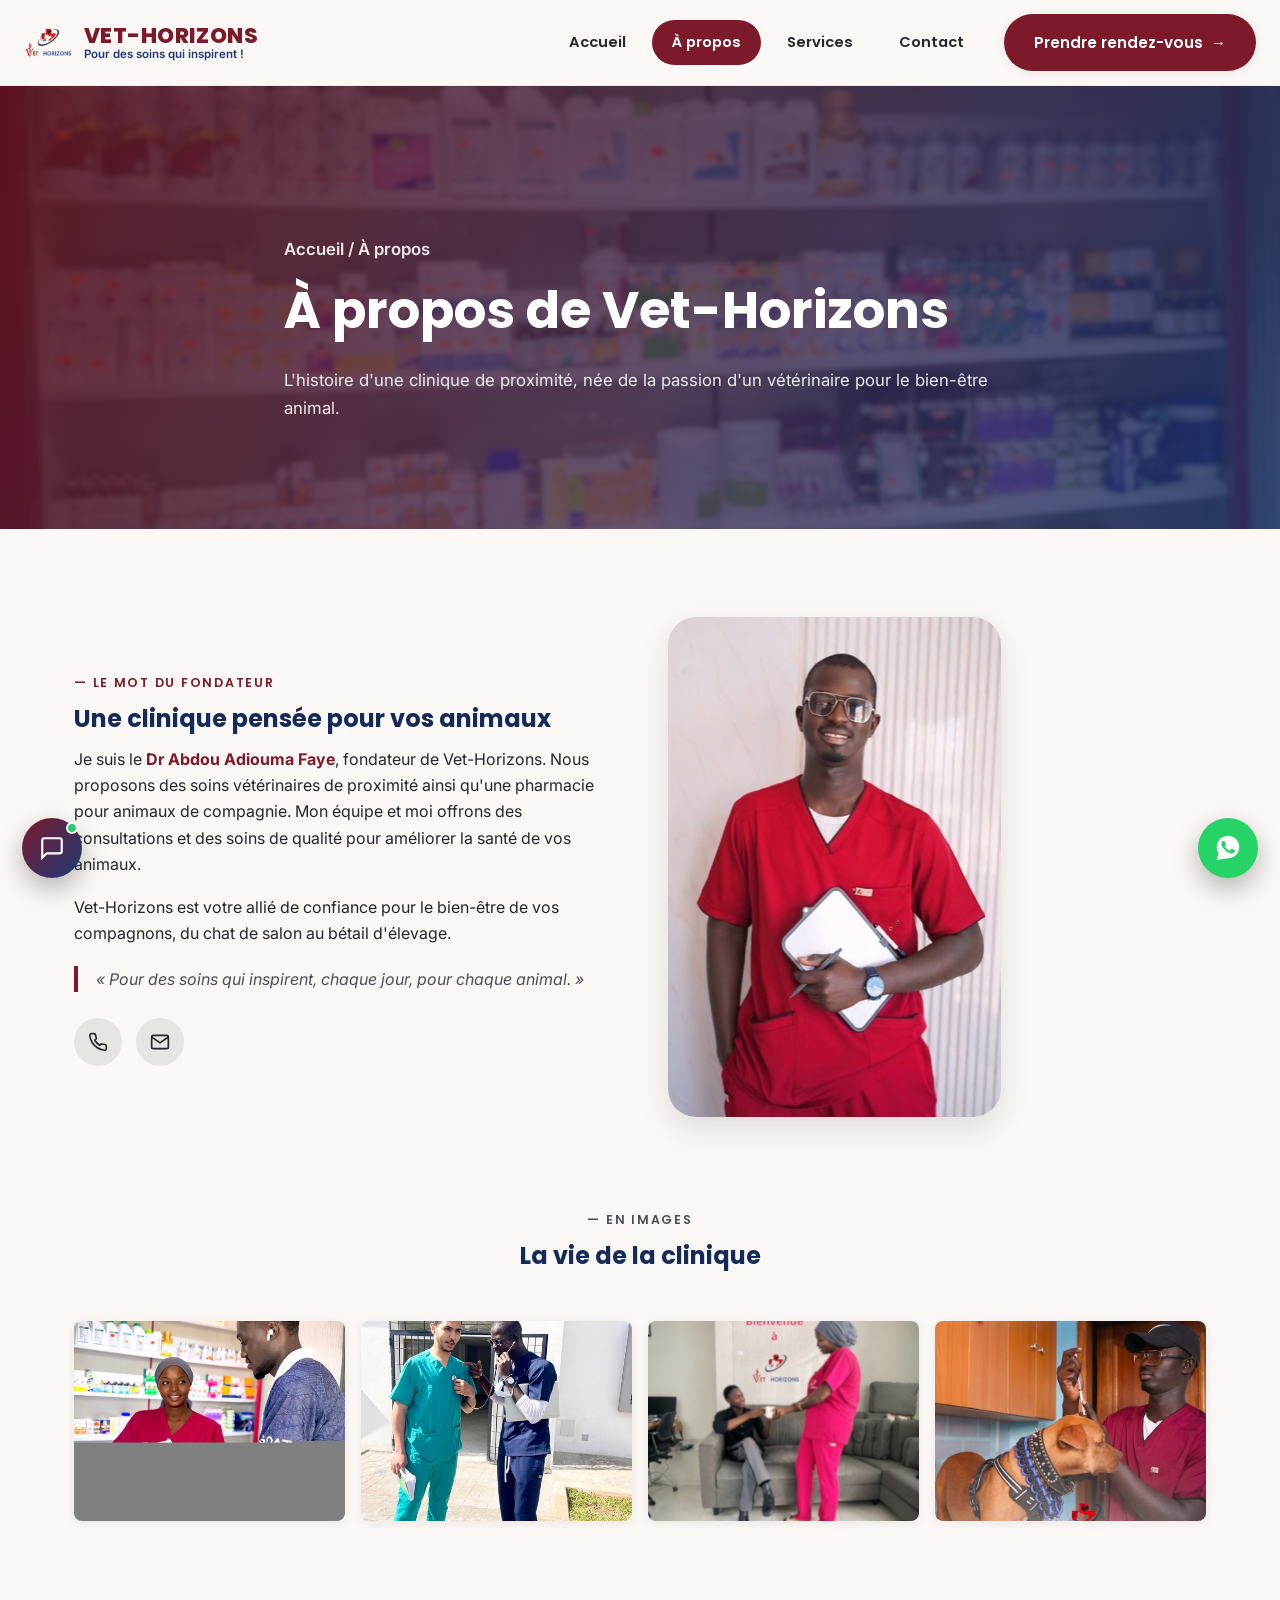
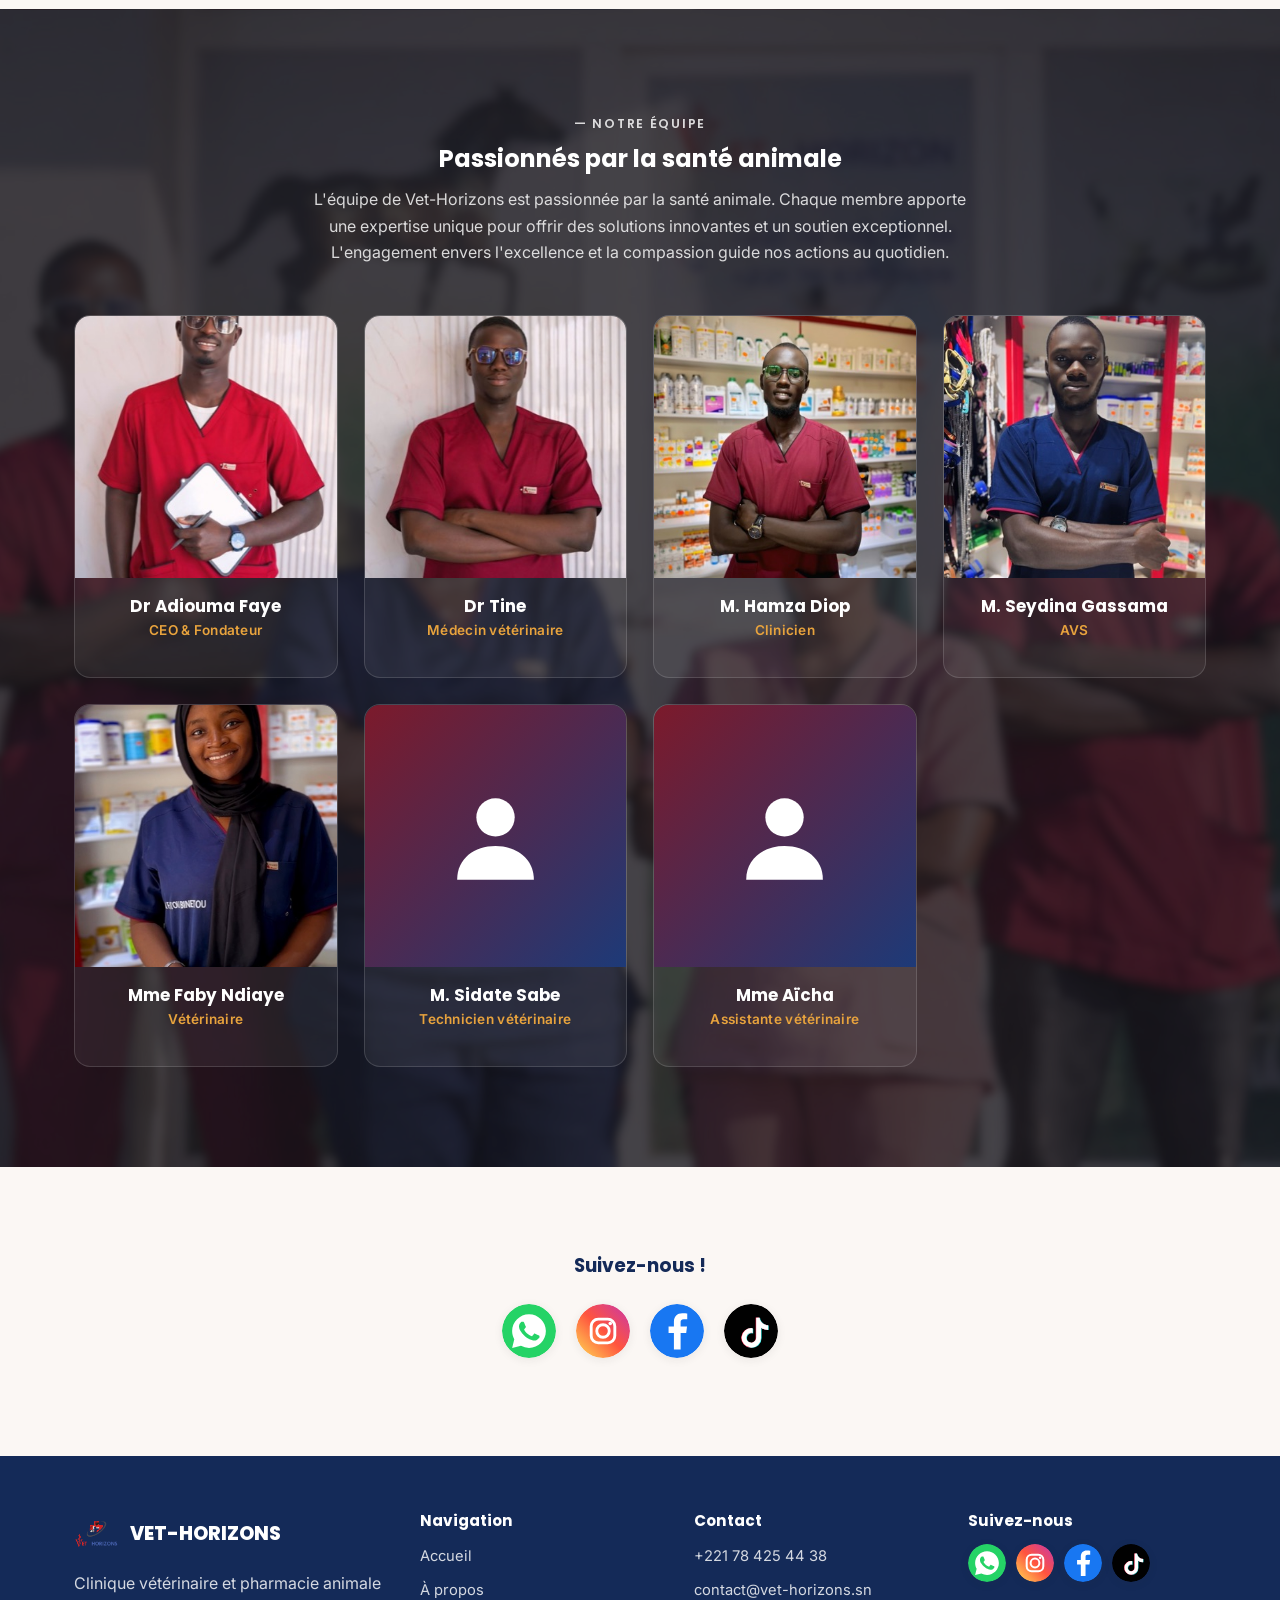
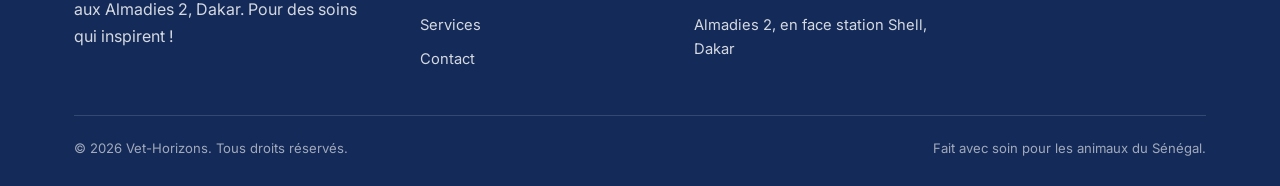
==== a-propos.html @ 6f0f5e0d "Add files via upload" ====
<!DOCTYPE html>
<html lang="fr">
<head>
<meta charset="UTF-8">
<meta name="viewport" content="width=device-width, initial-scale=1.0">
<title>À propos | Vet-Horizons</title>
<meta name="description" content="Découvrez l'histoire de Vet-Horizons, clinique vétérinaire fondée par le Dr Abdou Adiouma Faye, et son équipe passionnée par la santé animale à Dakar.">
<meta name="theme-color" content="#7c1a2b">
<link rel="icon" type="image/png" sizes="32x32" href="assets/icons/favicon-32.png">
<link rel="apple-touch-icon" href="assets/icons/favicon-180.png">
<link rel="preconnect" href="https://fonts.googleapis.com">
<link rel="preconnect" href="https://fonts.gstatic.com" crossorigin>
<link href="https://fonts.googleapis.com/css2?family=Inter:wght@400;500;600;700&family=Poppins:wght@600;700;800&display=swap" rel="stylesheet">
<link rel="stylesheet" href="assets/css/style.css?v=9">
</head>
<body>
<svg xmlns="http://www.w3.org/2000/svg" style="position:absolute;width:0;height:0;overflow:hidden" aria-hidden="true" focusable="false">
<defs>
<linearGradient id="igGradient" x1="0%" y1="100%" x2="100%" y2="0%">
<stop offset="0%" stop-color="#FFDD55"/>
<stop offset="50%" stop-color="#FF543E"/>
<stop offset="100%" stop-color="#C837AB"/>
</linearGradient>
</defs>
<symbol id="ic-whatsapp" viewBox="0 0 32 32">
<circle cx="16" cy="16" r="16" fill="#25D366"/>
<path fill="#fff" d="M16.02 6C10.5 6 6 10.48 6 16c0 1.77.46 3.45 1.28 4.9L6 26l5.24-1.24A9.94 9.94 0 0 0 16.02 26C21.55 26 26 21.52 26 16S21.55 6 16.02 6Zm5.84 14.2c-.25.7-1.45 1.36-2 1.44-.51.08-1.15.12-1.86-.12a13 13 0 0 1-1.68-.62c-2.96-1.28-4.9-4.27-5.05-4.47-.15-.2-1.2-1.6-1.2-3.06s.76-2.17 1.03-2.47c.27-.3.6-.37.8-.37h.57c.18 0 .43-.07.67.51.25.6.85 2.06.92 2.21.08.15.13.33.02.53-.1.2-.15.33-.3.5-.15.18-.32.4-.45.53-.15.15-.3.31-.13.6.18.3.79 1.29 1.68 2.09 1.16 1.02 2.13 1.34 2.43 1.49.3.15.47.13.65-.08.18-.2.75-.87.95-1.17.2-.3.4-.25.67-.15.27.1 1.73.82 2.03.97.3.15.5.22.57.35.08.13.08.71-.17 1.4Z"/>
</symbol>
<symbol id="ic-instagram" viewBox="0 0 32 32">
<circle cx="16" cy="16" r="16" fill="url(#igGradient)"/>
<rect x="9" y="9" width="14" height="14" rx="4.2" fill="none" stroke="#fff" stroke-width="1.7"/>
<circle cx="16" cy="16" r="3.7" fill="none" stroke="#fff" stroke-width="1.7"/>
<circle cx="20.3" cy="11.6" r="1.05" fill="#fff"/>
</symbol>
<symbol id="ic-facebook" viewBox="0 0 32 32">
<circle cx="16" cy="16" r="16" fill="#1877F2"/>
<path fill="#fff" d="M18.14 27V17.2h3.3l.5-3.83h-3.8v-2.45c0-1.11.31-1.87 1.9-1.87h2.03V5.62c-.35-.05-1.56-.15-2.96-.15-2.93 0-4.94 1.79-4.94 5.07v2.83H11v3.83h3.17V27h3.97Z"/>
</symbol>
<symbol id="ic-tiktok" viewBox="0 0 32 32">
<circle cx="16" cy="16" r="16" fill="#010101"/>
<path fill="#25F4EE" d="M18.6 8.2h2.76c.16 1.36.86 2.6 1.98 3.42.9.66 2 1.03 3.12 1.05v2.8a7.1 7.1 0 0 1-4.2-1.36v6.2a5.75 5.75 0 1 1-4.96-5.7v2.9a2.9 2.9 0 1 0 2.06 2.78V8.2Z"/>
<path fill="#FE2C55" d="M18 8h2.76c.16 1.36.86 2.6 1.98 3.42.9.66 2 1.03 3.12 1.05v2.8a7.1 7.1 0 0 1-4.2-1.36v6.2A5.75 5.75 0 1 1 16.7 14.4v2.9A2.9 2.9 0 1 0 18.76 20V8Z"/>
<path fill="#fff" d="M18.3 8.1h2.76c.16 1.36.86 2.6 1.98 3.42.9.66 2 1.03 3.12 1.05v2.8a7.1 7.1 0 0 1-4.2-1.36v6.2A5.75 5.75 0 1 1 17 14.32v2.9a2.9 2.9 0 1 0 2.06 2.78V8.1Z"/>
<symbol id="ic-avatar-m" viewBox="0 0 24 24">
<circle cx="12" cy="8" r="4" fill="#fff"/>
<path d="M4 21c0-4.4 3.6-7 8-7s8 2.6 8 7" fill="#fff"/>
</symbol>
<symbol id="ic-avatar-f" viewBox="0 0 24 24">
<circle cx="12" cy="8" r="4" fill="#fff"/>
<path d="M4 21c0-4.4 3.6-7 8-7s8 2.6 8 7" fill="#fff"/>
</symbol>
</symbol>
</svg>

<a class="skip-link" href="#main">Aller au contenu</a>

<header class="site-header">
  <div class="header-inner">
    <a class="brand" href="index.html">
      <img src="assets/img/logo-main.png" alt="Logo Vet-Horizons">
      <span class="brand-text">
        <span class="brand-name">Vet-Horizons</span>
        <span class="brand-tag">Pour des soins qui inspirent !</span>
      </span>
    </a>
    <nav class="main-nav" id="main-nav" aria-label="Navigation principale">
      <ul>
        <li><a href="index.html">Accueil</a></li>
        <li><a href="a-propos.html" class="active">À propos</a></li>
        <li><a href="services.html">Services</a></li>
        <li><a href="contact.html">Contact</a></li>
      </ul>
    </nav>
    <div class="header-cta">
      <a href="contact.html#rendez-vous" class="btn btn-primary"><span class="btn-primary-text">Prendre rendez-vous</span><span aria-hidden="true">&rarr;</span></a>
      <button class="nav-toggle" id="nav-toggle" aria-label="Ouvrir le menu" aria-expanded="false" aria-controls="main-nav">
        <span></span>
      </button>
    </div>
  </div>
</header>

<main id="main">

  <section class="page-hero" style="background-image:url('assets/img/team-bg-group.jpg')">
    <div class="container">
      <p class="breadcrumbs"><a href="index.html">Accueil</a> / À propos</p>
      <h1>À propos de Vet-Horizons</h1>
      <p>L'histoire d'une clinique de proximité, née de la passion d'un vétérinaire pour le bien-être animal.</p>
    </div>
  </section>

  <section>
    <div class="container">
      <div class="bio-grid">
        <div class="reveal">
          <p class="eyebrow">Le mot du fondateur</p>
          <h2>Une clinique pensée pour vos animaux</h2>
          <p>Je suis le <span class="founder-name">Dr Abdou Adiouma Faye</span>, fondateur de Vet-Horizons. Nous proposons des soins vétérinaires de proximité ainsi qu'une pharmacie pour animaux de compagnie. Mon équipe et moi offrons des consultations et des soins de qualité pour améliorer la santé de vos animaux.</p>
          <p>Vet-Horizons est votre allié de confiance pour le bien-être de vos compagnons, du chat de salon au bétail d'élevage.</p>
          <p class="quote">« Pour des soins qui inspirent, chaque jour, pour chaque animal. »</p>
          <div class="contact-mini">
            <a href="tel:+221784254438" aria-label="Appeler"><svg viewBox="0 0 24 24" fill="none" stroke="currentColor" stroke-width="2"><path d="M22 16.92v3a2 2 0 0 1-2.18 2 19.79 19.79 0 0 1-8.63-3.07 19.5 19.5 0 0 1-6-6 19.79 19.79 0 0 1-3.07-8.67A2 2 0 0 1 4.11 2h3a2 2 0 0 1 2 1.72c.13 1 .36 1.98.68 2.92a2 2 0 0 1-.45 2.11L8.09 9.91a16 16 0 0 0 6 6l1.16-1.16a2 2 0 0 1 2.11-.45c.94.32 1.92.55 2.92.68A2 2 0 0 1 22 16.92Z"/></svg></a>
            <a href="mailto:contact@vet-horizons.sn" aria-label="Email"><svg viewBox="0 0 24 24" fill="none" stroke="currentColor" stroke-width="2"><rect x="2" y="4" width="20" height="16" rx="2"/><path d="m22 6-10 7L2 6"/></svg></a>
          </div>
        </div>
        <img class="reveal" src="assets/img/team-adiouma-faye.jpg" alt="Dr Abdou Adiouma Faye, fondateur de Vet-Horizons">
      </div>
    </div>
  </section>

  <section style="padding-top:0">
    <div class="container">
      <div class="section-head reveal">
        <p class="eyebrow">En images</p>
        <h2>La vie de la clinique</h2>
      </div>
      <div class="gallery-strip reveal">
        <img src="assets/img/svc-photo2.jpg" alt="À la clinique Vet-Horizons" loading="lazy">
        <img src="assets/img/svc-photo4.jpg" alt="Soins vétérinaires" loading="lazy">
        <img src="assets/img/welcome-office.jpg" alt="Accueil des clients à Vet-Horizons" loading="lazy">
        <img src="assets/img/svc-consultation.jpg" alt="Consultation vétérinaire" loading="lazy">
      </div>
    </div>
  </section>

  <section class="team-section" style="background-image:url('assets/img/cover-team-band.jpg')">
    <div class="container">
      <div class="section-head reveal">
        <p class="eyebrow">Notre équipe</p>
        <h2>Passionnés par la santé animale</h2>
        <p>L'équipe de Vet-Horizons est passionnée par la santé animale. Chaque membre apporte une expertise unique pour offrir des solutions innovantes et un soutien exceptionnel. L'engagement envers l'excellence et la compassion guide nos actions au quotidien.</p>
      </div>
      <div class="team-grid">
        <div class="team-card reveal">
          <img src="assets/img/team-adiouma-faye.jpg" alt="Dr Adiouma Faye" loading="lazy">
          <div class="tc-body"><h3>Dr Adiouma Faye</h3><p class="role">CEO &amp; Fondateur</p></div>
        </div>
        <div class="team-card reveal">
          <img src="assets/img/team-tine.jpg" alt="Dr Tine" loading="lazy">
          <div class="tc-body"><h3>Dr Tine</h3><p class="role">Médecin vétérinaire</p></div>
        </div>
        <div class="team-card reveal">
          <img src="assets/img/team-hamza-diop.jpg" alt="M. Hamza Diop" loading="lazy">
          <div class="tc-body"><h3>M. Hamza Diop</h3><p class="role">Clinicien</p></div>
        </div>
        <div class="team-card reveal">
          <img src="assets/img/team-seydina-gassama.jpg" alt="M. Seydina Gassama" loading="lazy">
          <div class="tc-body"><h3>M. Seydina Gassama</h3><p class="role">AVS</p></div>
        </div>
        <div class="team-card reveal">
          <img src="assets/img/team-faby-ndiaye.jpg" alt="Mme Faby Ndiaye" loading="lazy">
          <div class="tc-body"><h3>Mme Faby Ndiaye</h3><p class="role">Vétérinaire</p></div>
        </div>
        <div class="team-card reveal">
          <div class="avatar-icon"><svg aria-hidden="true"><use href="#ic-avatar-m"></use></svg></div>
          <div class="tc-body"><h3>M. Sidate Sabe</h3><p class="role">Technicien vétérinaire</p></div>
        </div>
        <div class="team-card reveal">
          <div class="avatar-icon"><svg aria-hidden="true"><use href="#ic-avatar-f"></use></svg></div>
          <div class="tc-body"><h3>Mme Aïcha</h3><p class="role">Assistante vétérinaire</p></div>
        </div>
      </div>
    </div>
  </section>
  <section>
    <div class="container text-center reveal">
      <h3>Suivez-nous !</h3>
      <div class="social-row">
        <a href="https://wa.me/221784254438" target="_blank" rel="noopener" aria-label="WhatsApp"><svg class="social-ic" aria-hidden="true"><use href="#ic-whatsapp"></use></svg></a>
        <a href="https://www.instagram.com/vethorizons1" target="_blank" rel="noopener" aria-label="Instagram"><svg class="social-ic" aria-hidden="true"><use href="#ic-instagram"></use></svg></a>
        <a href="https://www.facebook.com/share/1GkvyQtysJ/" target="_blank" rel="noopener" aria-label="Facebook"><svg class="social-ic" aria-hidden="true"><use href="#ic-facebook"></use></svg></a>
        <a href="https://www.tiktok.com/@vethorizondakar" target="_blank" rel="noopener" aria-label="TikTok"><svg class="social-ic" aria-hidden="true"><use href="#ic-tiktok"></use></svg></a>
      </div>
    </div>
  </section>

</main>

<footer class="site-footer">
  <div class="container">
    <div class="footer-grid">
      <div>
        <div class="footer-brand">
          <img src="assets/img/logo-main.png" alt="">
          <span>Vet-Horizons</span>
        </div>
        <p>Clinique vétérinaire et pharmacie animale aux Almadies 2, Dakar. Pour des soins qui inspirent !</p>
      </div>
      <div>
        <h4>Navigation</h4>
        <ul>
          <li><a href="index.html">Accueil</a></li>
          <li><a href="a-propos.html">À propos</a></li>
          <li><a href="services.html">Services</a></li>
          <li><a href="contact.html">Contact</a></li>
        </ul>
      </div>
      <div>
        <h4>Contact</h4>
        <ul>
          <li><a href="tel:+221784254438">+221 78 425 44 38</a></li>
          <li><a href="mailto:contact@vet-horizons.sn">contact@vet-horizons.sn</a></li>
          <li>Almadies 2, en face station Shell, Dakar</li>
        </ul>
      </div>
      <div>
        <h4>Suivez-nous</h4>
        <div class="footer-social">
          <a href="https://wa.me/221784254438" target="_blank" rel="noopener" aria-label="WhatsApp"><svg class="social-ic" aria-hidden="true"><use href="#ic-whatsapp"></use></svg></a>
          <a href="https://www.instagram.com/vethorizons1" target="_blank" rel="noopener" aria-label="Instagram"><svg class="social-ic" aria-hidden="true"><use href="#ic-instagram"></use></svg></a>
          <a href="https://www.facebook.com/share/1GkvyQtysJ/" target="_blank" rel="noopener" aria-label="Facebook"><svg class="social-ic" aria-hidden="true"><use href="#ic-facebook"></use></svg></a>
          <a href="https://www.tiktok.com/@vethorizondakar" target="_blank" rel="noopener" aria-label="TikTok"><svg class="social-ic" aria-hidden="true"><use href="#ic-tiktok"></use></svg></a>
        </div>
      </div>
    </div>
    <div class="footer-bottom">
      <span>&copy; <span data-year></span> Vet-Horizons. Tous droits réservés.</span>
      <span>Fait avec soin pour les animaux du Sénégal.</span>
    </div>
  </div>
</footer>

<div class="chatbot" id="chatbot">
  <div class="chatbot-panel" id="chatbot-panel">
    <div class="chatbot-header">
      <img src="assets/img/logo-main.png" alt="">
      <div>
        <strong>Assistant Vet-Horizons</strong>
        <span>En ligne</span>
      </div>
    </div>
    <div class="chatbot-messages" id="chatbot-messages"></div>
    <div class="chatbot-quick" id="chatbot-quick"></div>
    <form class="chatbot-input" id="chatbot-form">
      <input type="text" id="chatbot-text" placeholder="Ecrivez votre question..." autocomplete="off" aria-label="Votre message">
      <button type="submit" aria-label="Envoyer">
        <svg viewBox="0 0 24 24" fill="none" stroke="currentColor" stroke-width="2"><path d="m22 2-7 20-4-9-9-4Z"/><path d="M22 2 11 13"/></svg>
      </button>
    </form>
  </div>
  <button class="chatbot-toggle" id="chatbot-toggle" aria-label="Ouvrir l'assistant Vet-Horizons" aria-expanded="false" aria-controls="chatbot-panel">
    <svg class="ic-chat" viewBox="0 0 24 24" fill="none" stroke="currentColor" stroke-width="2"><path d="M21 15a2 2 0 0 1-2 2H7l-4 4V5a2 2 0 0 1 2-2h14a2 2 0 0 1 2 2Z"/></svg>
    <svg class="ic-close" viewBox="0 0 24 24" fill="none" stroke="currentColor" stroke-width="2.2"><path d="M18 6 6 18M6 6l12 12"/></svg>
    <span class="ic-dot" aria-hidden="true"></span>
  </button>
</div>

<a class="float-whatsapp" href="https://wa.me/221784254438" target="_blank" rel="noopener" aria-label="Discuter sur WhatsApp">
  <svg viewBox="0 0 32 32"><path d="M16.02 3C9.4 3 4 8.38 4 15c0 2.34.66 4.53 1.8 6.4L4 29l7.8-1.75A11.9 11.9 0 0 0 16.02 27C22.65 27 28 21.63 28 15S22.65 3 16.02 3Zm7.06 17.06c-.3.85-1.72 1.63-2.4 1.73-.62.1-1.38.14-2.24-.14a14.6 14.6 0 0 1-2.02-.75c-3.57-1.54-5.9-5.14-6.08-5.38-.18-.24-1.46-1.94-1.46-3.7s.94-2.62 1.27-2.98c.32-.35.7-.44.94-.44.24 0 .48 0 .68.01.22.01.51-.08.8.62.3.72 1.02 2.48 1.11 2.66.09.18.15.4.03.64-.12.24-.18.4-.36.6-.18.2-.38.46-.54.62-.18.18-.37.37-.16.73.21.36.93 1.54 2 2.5 1.37 1.22 2.53 1.6 2.89 1.78.36.18.57.15.78-.09.21-.24.9-1.05 1.14-1.41.24-.36.48-.3.8-.18.32.12 2.06.97 2.42 1.15.36.18.6.27.68.42.09.15.09.85-.21 1.7Z"/></svg>
</a>

<script src="assets/js/main.js?v=5"></script>
</body>
</html>
---- assets/css/style.css ----
/* =========================================================
   Vet-Horizons — feuille de style principale
   ========================================================= */

:root{
  --maroon: #7c1a2b;
  --maroon-dark: #5e131f;
  --maroon-light: #9c2438;
  --navy: #1d3a78;
  --navy-dark: #142a58;
  --red: #d81e27;
  --charcoal: #24262b;
  --grey-700: #4b4f58;
  --grey-500: #767b87;
  --grey-200: #e7e5e2;
  --cream: #fbf7f4;
  --white: #ffffff;
  --pink: #d81467;
  --gold: #e8a33d;

  --radius-sm: 8px;
  --radius-md: 16px;
  --radius-lg: 28px;
  --shadow-sm: 0 2px 10px rgba(36,38,43,.08);
  --shadow-md: 0 12px 30px rgba(36,38,43,.12);
  --shadow-lg: 0 24px 60px rgba(36,38,43,.18);

  --container: 1180px;
  --font-head: 'Poppins', 'Segoe UI', sans-serif;
  --font-body: 'Inter', 'Segoe UI', sans-serif;
}

*,*::before,*::after{ box-sizing:border-box; }
html{ scroll-behavior:smooth; scroll-padding-top:90px; }
body{
  margin:0;
  font-family:var(--font-body);
  color:var(--charcoal);
  background:var(--cream);
  line-height:1.65;
  -webkit-font-smoothing:antialiased;
}
img{ max-width:100%; display:block; }
a{ color:inherit; text-decoration:none; }
ul{ margin:0; padding:0; list-style:none; }
h1,h2,h3,h4{ font-family:var(--font-head); margin:0 0 .5em; line-height:1.2; color:var(--navy-dark); }
p{ margin:0 0 1em; }
.container{ max-width:var(--container); margin:0 auto; padding:0 24px; }
section{ padding:88px 0; }
@media (max-width:768px){ section{ padding:56px 0; } }

.visually-hidden{
  position:absolute !important; width:1px;height:1px; padding:0;margin:-1px;
  overflow:hidden; clip:rect(0,0,0,0); white-space:nowrap; border:0;
}

/* Skip link */
.skip-link{
  position:absolute; left:-999px; top:auto; background:var(--maroon); color:#fff;
  padding:12px 20px; z-index:200; border-radius:0 0 8px 0;
}
.skip-link:focus{ left:0; top:0; }

/* ---------- Buttons ---------- */
.btn{
  display:inline-flex; align-items:center; justify-content:center; gap:.5em;
  font-family:var(--font-head); font-weight:600; font-size:.95rem;
  padding:14px 28px; border-radius:999px; border:2px solid transparent;
  cursor:pointer; transition:transform .18s ease, box-shadow .18s ease, background-color .18s ease, color .18s ease;
  white-space:nowrap;
}
.btn:hover{ transform:translateY(-2px); }
.btn:active{ transform:translateY(0); }
.btn-primary{ background:var(--maroon); color:#fff; box-shadow:var(--shadow-sm); }
.btn-primary:hover{ background:var(--maroon-dark); box-shadow:var(--shadow-md); }
.btn-outline{ background:rgba(255,255,255,.08); color:#fff; border-color:#fff; }
.btn-outline:hover{ background:#fff; color:var(--maroon-dark); }
.btn-ghost{ background:#fff; color:var(--navy-dark); box-shadow:var(--shadow-sm); }
.btn-ghost:hover{ background:var(--navy-dark); color:#fff; }
.btn-block{ width:100%; }
.btn[disabled]{ opacity:.6; cursor:not-allowed; transform:none; }

.eyebrow{
  display:inline-block; font-family:var(--font-head); font-weight:600; letter-spacing:.14em;
  text-transform:uppercase; font-size:.78rem; color:var(--maroon); margin-bottom:.9em;
}
.eyebrow::before{ content:"— "; }

/* =========================================================
   HEADER
   ========================================================= */
.site-header{
  position:sticky; top:0; z-index:100; background:var(--cream);
  border-bottom:1px solid rgba(36,38,43,.06);
  transition:box-shadow .25s ease, padding .25s ease;
}
.site-header.is-scrolled{ box-shadow:0 6px 24px rgba(36,38,43,.10); }
.header-inner{
  display:flex; align-items:center; justify-content:space-between; gap:20px;
  padding:14px 24px;
}
.brand{ display:flex; align-items:center; gap:12px; min-width:0; flex:1 1 auto; }
.brand img{ width:48px; height:48px; object-fit:contain; flex:none; }
.brand-text{ display:flex; flex-direction:column; line-height:1.1; min-width:0; overflow:hidden; }
.brand-name{
  font-family:var(--font-head); font-weight:800; font-size:1.35rem; letter-spacing:.02em;
  color:var(--maroon); text-transform:uppercase;
}
.brand-tag{ font-size:.72rem; color:var(--navy); font-weight:600; }

.main-nav ul{ display:flex; gap:6px; align-items:center; }
.main-nav a{
  font-family:var(--font-head); font-weight:600; font-size:.92rem; color:var(--charcoal);
  padding:10px 20px; border-radius:999px; transition:all .2s ease; display:block;
}
.main-nav a:hover{ background:var(--grey-200); }
.main-nav a.active{ background:var(--maroon); color:#fff; }

.header-cta{ display:flex; align-items:center; gap:10px; flex:none; }
.nav-toggle{
  display:none; width:44px; height:44px; border-radius:12px; border:none; background:var(--grey-200);
  cursor:pointer; position:relative;
}
.nav-toggle span, .nav-toggle span::before, .nav-toggle span::after{
  content:""; position:absolute; left:12px; right:12px; height:2px; background:var(--charcoal);
  transition:transform .2s ease, opacity .2s ease;
}
.nav-toggle span{ top:21px; }
.nav-toggle span::before{ top:-7px; }
.nav-toggle span::after{ top:7px; }
.nav-toggle.is-open span{ background:transparent; }
.nav-toggle.is-open span::before{ transform:translateY(7px) rotate(45deg); }
.nav-toggle.is-open span::after{ transform:translateY(-7px) rotate(-45deg); }

@media (max-width:900px){
  .main-nav{
    position:fixed; inset:74px 0 0 0; background:var(--cream); padding:20px 24px;
    transform:translateX(100%); transition:transform .3s ease; overflow-y:auto;
  }
  .main-nav.is-open{ transform:translateX(0); }
  .main-nav ul{ flex-direction:column; align-items:stretch; gap:8px; }
  .main-nav a{ padding:16px 20px; font-size:1.05rem; }
  .header-cta .btn-primary-text{ display:none; }
  .header-cta .btn-primary{ padding:14px; }
  .nav-toggle{ display:block; }
}

@media (max-width:560px){
  .header-inner{ padding:10px 14px; gap:8px; }
  .brand{ gap:8px; }
  .brand img{ width:36px; height:36px; }
  .brand-name{ font-size:.82rem; white-space:nowrap; letter-spacing:0; }
  .brand-tag{ display:none; }
}

/* =========================================================
   HERO
   ========================================================= */
.hero{
  position:relative; color:#fff; overflow:hidden;
  min-height:88vh; display:flex; align-items:center;
  padding:140px 0 90px;
}
.hero{ background-color:#2b2c31; }
.hero::before{
  content:""; position:absolute; inset:0;
  background-image:linear-gradient(180deg, rgba(15,16,20,.45), rgba(15,16,20,.62) 45%, rgba(15,16,20,.88)), url("../img/team-facade-clinic.jpg");
  background-size:cover; background-repeat:no-repeat; background-position:center 28%;
  z-index:0;
}
.hero-content{ position:relative; z-index:1; max-width:760px; }
.hero .eyebrow{ color:var(--gold); }
.hero h1{
  color:#fff; font-size:clamp(2.4rem, 5.5vw, 4rem); font-weight:800; margin-bottom:.35em;
}
.hero h1 span{ color:var(--gold); }
.hero p.lead{ font-size:1.15rem; color:rgba(255,255,255,.88); max-width:560px; }
.hero-actions{ display:flex; gap:16px; flex-wrap:wrap; margin-top:2em; }
.hero-social{ display:flex; gap:14px; margin-top:2em; }
.hero-social a{
  width:46px; height:46px; border-radius:50%; overflow:hidden; display:flex; box-shadow:0 6px 16px rgba(0,0,0,.28);
  transition:transform .2s ease;
}
.hero-social a img, .hero-social a .social-ic{ width:100%; height:100%; object-fit:cover; display:block; }
.hero-social a:hover{ transform:translateY(-3px) scale(1.06); }
.hero-logo{
  width:150px; height:150px; object-fit:contain; margin-bottom:1.4em;
  filter:drop-shadow(0 10px 24px rgba(0,0,0,.35));
  background:rgba(255,255,255,.92); border-radius:50%; padding:14px;
}

/* highlight chips row inside hero */
.hero-chips{
  position:relative; z-index:1; display:grid; grid-template-columns:repeat(3,1fr);
  gap:14px; margin-top:56px; max-width:900px;
}
.chip{
  display:flex; align-items:center; gap:12px; background:rgba(255,255,255,.12);
  border:1px solid rgba(255,255,255,.22); backdrop-filter:blur(6px);
  padding:14px 16px; border-radius:var(--radius-md); font-size:.88rem; font-weight:600;
}
.chip .chip-ic{
  width:38px; height:38px; border-radius:50%; background:var(--gold); flex:none;
  display:flex; align-items:center; justify-content:center; color:var(--maroon-dark);
}
.chip .chip-ic svg{ width:20px; height:20px; }
@media (max-width:768px){ .hero-chips{ grid-template-columns:1fr 1fr; } }
@media (max-width:520px){ .hero-chips{ grid-template-columns:1fr; } }

/* =========================================================
   ANIMAL STRIP
   ========================================================= */
.animal-strip{ padding:50px 0; background:#fff; overflow:hidden; }
.animal-strip .strip-head{ text-align:center; max-width:620px; margin:0 auto 30px; }
.animal-row{
  display:flex; align-items:flex-end; justify-content:center; gap:clamp(3px,1.6vw,28px);
  flex-wrap:nowrap; overflow-x:auto; -webkit-overflow-scrolling:touch;
  padding:4px 4px 10px; scrollbar-width:none;
}
.animal-row::-webkit-scrollbar{ display:none; }
.animal-row img{
  height:clamp(44px,10vw,130px); width:auto; object-fit:contain; flex:none;
  filter:drop-shadow(0 10px 14px rgba(36,38,43,.18));
  transition:transform .25s ease;
}
.animal-row img:hover{ transform:translateY(-8px) scale(1.04); }

/* =========================================================
   BAND (photo banner with overlay + CTA)
   ========================================================= */
.band{
  position:relative; color:#fff; padding:110px 0; overflow:hidden;
  background-size:cover; background-position:center;
}
.band::before{
  content:""; position:absolute; inset:0;
  background:linear-gradient(120deg, rgba(94,19,31,.88), rgba(29,58,120,.72));
}
.band-content{ position:relative; z-index:1; max-width:640px; }
.band h2{ color:#fff; font-size:clamp(2rem,4vw,2.8rem); }
.band p{ color:rgba(255,255,255,.9); font-size:1.05rem; }

/* =========================================================
   SECTION HEADERS
   ========================================================= */
.section-head{ max-width:680px; margin:0 auto 50px; text-align:center; }
.section-head.left{ margin:0 0 44px; text-align:left; }
.section-head p{ color:var(--grey-700); }

/* =========================================================
   TEAM
   ========================================================= */
.team-section{
  position:relative; color:#fff; background-size:cover; background-position:center;
  padding:100px 0;
}
.team-section::before{ content:""; position:absolute; inset:0; background:rgba(20,20,26,.78); }
.team-section .container{ position:relative; z-index:1; }
.team-section .section-head p{ color:rgba(255,255,255,.82); }
.team-section .section-head h2{ color:#fff; }
.team-grid{
  display:grid; grid-template-columns:repeat(auto-fit,minmax(220px,1fr)); gap:26px;
}
.team-card{
  background:rgba(255,255,255,.06); border:1px solid rgba(255,255,255,.14);
  border-radius:var(--radius-md); overflow:hidden; text-align:center;
  transition:transform .25s ease, background .25s ease;
}
.team-card:hover{ transform:translateY(-6px); background:rgba(255,255,255,.11); }
.team-card img{ width:100%; aspect-ratio:1/1; object-fit:cover; }
.team-card .avatar-icon{
  width:100%; aspect-ratio:1/1; display:flex; align-items:center; justify-content:center;
  background:linear-gradient(135deg, var(--maroon), var(--navy));
}
.team-card .avatar-icon svg{ width:44%; height:44%; }
.team-card .tc-body{ padding:18px 14px 22px; }
.team-card h3{ color:#fff; font-size:1.05rem; margin-bottom:.2em; }
.team-card .role{ color:var(--gold); font-weight:600; font-size:.85rem; letter-spacing:.02em; }

/* =========================================================
   SERVICES GRID
   ========================================================= */
.services-grid{
  display:grid; grid-template-columns:repeat(auto-fit,minmax(240px,1fr)); gap:26px;
}
.svc-card{
  background:#fff; border-radius:var(--radius-md); overflow:hidden; box-shadow:var(--shadow-sm);
  transition:transform .25s ease, box-shadow .25s ease; display:flex; flex-direction:column;
}
.svc-card:hover{ transform:translateY(-6px); box-shadow:var(--shadow-md); }
.svc-card .svc-img{ height:190px; overflow:hidden; }
.svc-card .svc-img img{ width:100%; height:100%; object-fit:cover; transition:transform .4s ease; }
.svc-card:hover .svc-img img{ transform:scale(1.08); }
.svc-card .svc-body{ padding:22px 22px 26px; flex:1; display:flex; flex-direction:column; }
.svc-card h3{ font-size:1.12rem; margin-bottom:.4em; color:var(--navy-dark); }
.svc-card p{ color:var(--grey-700); font-size:.92rem; margin-bottom:1em; }
.svc-card details{ margin-top:auto; }
.svc-card summary{
  cursor:pointer; font-family:var(--font-head); font-weight:600; color:var(--maroon);
  font-size:.88rem; list-style:none; display:flex; align-items:center; gap:6px;
}
.svc-card summary::-webkit-details-marker{ display:none; }
.svc-card summary::after{ content:"+"; font-size:1.1rem; margin-left:auto; transition:transform .2s ease; }
.svc-card details[open] summary::after{ transform:rotate(45deg); }
.svc-card details p{ padding-top:10px; font-size:.88rem; color:var(--grey-700); }

/* homepage circular preview grid */
.services-preview{
  display:grid; grid-template-columns:repeat(auto-fit,minmax(180px,1fr)); gap:30px 20px; text-align:center;
}
.svc-circle{ display:flex; flex-direction:column; align-items:center; gap:14px; }
.svc-circle .circ-img{
  width:132px; height:132px; border-radius:50%; overflow:hidden; box-shadow:var(--shadow-sm);
  border:4px solid #fff; outline:2px solid var(--grey-200);
}
.svc-circle .circ-img img{ width:100%; height:100%; object-fit:cover; }
.svc-circle h3{ font-size:1rem; margin:0; color:var(--navy-dark); }
.svc-circle a.btn{ padding:9px 20px; font-size:.82rem; }

/* =========================================================
   VALUES
   ========================================================= */
.values-section{ background:var(--charcoal); color:#fff; }
.values-head{ display:flex; align-items:center; gap:24px; flex-wrap:wrap; margin-bottom:40px; }
.values-head h2{ color:#fff; margin:0; }
.values-head .rule{ flex:1; min-width:60px; height:2px; background:rgba(255,255,255,.25); }
.values-grid{ display:grid; grid-template-columns:repeat(auto-fit,minmax(190px,1fr)); gap:18px; }
.value-card{
  background:rgba(255,255,255,.05); border:1px solid rgba(255,255,255,.1);
  border-radius:var(--radius-md); padding:26px 20px; text-align:center;
  transition:background .25s ease, transform .25s ease;
}
.value-card:hover{ background:rgba(255,255,255,.1); transform:translateY(-4px); }
.value-card .vc-ic{
  width:56px; height:56px; margin:0 auto 16px; border-radius:50%; background:var(--gold);
  color:var(--maroon-dark); display:flex; align-items:center; justify-content:center;
}
.value-card .vc-ic svg{ width:26px; height:26px; }
.value-card h3{ color:#fff; font-size:1.05rem; margin:0; }

/* =========================================================
   HOURS
   ========================================================= */
.hours-section{
  position:relative; color:#fff; background-size:cover; background-position:center 30%;
  padding:90px 0;
}
.hours-section::before{ content:""; position:absolute; inset:0; background:rgba(24,26,31,.72); }
.hours-section .container{ position:relative; z-index:1; }
.hours-grid{ display:grid; grid-template-columns:repeat(auto-fit,minmax(220px,1fr)); gap:22px; margin-top:30px; }
.hours-card{
  background:rgba(255,255,255,.94); color:var(--charcoal); border-radius:var(--radius-md);
  padding:24px; text-align:center; box-shadow:var(--shadow-md);
}
.hours-card .day{ font-family:var(--font-head); font-weight:700; color:var(--maroon); margin-bottom:.3em; }
.hours-card .time{ font-size:1.3rem; font-weight:800; color:var(--navy-dark); }

/* =========================================================
   FORM (booking / contact)
   ========================================================= */
.form-section{ background:var(--white); }
.form-wrap{
  background:#fff; border-radius:var(--radius-lg); box-shadow:var(--shadow-lg);
  padding:clamp(24px,4vw,54px); max-width:920px; margin:0 auto; border:1px solid var(--grey-200);
}
.form-grid{ display:grid; grid-template-columns:1fr 1fr; gap:20px 24px; }
.field{ display:flex; flex-direction:column; gap:8px; }
.field.full{ grid-column:1/-1; }
.field label{ font-family:var(--font-head); font-weight:600; font-size:.88rem; color:var(--navy-dark); }
.field label .req{ color:var(--maroon); }
.field input, .field select, .field textarea{
  font-family:var(--font-body); font-size:.96rem; padding:13px 16px; border-radius:var(--radius-sm);
  border:1.5px solid var(--grey-200); background:var(--cream); transition:border-color .2s ease, box-shadow .2s ease;
}
.field input:focus, .field select:focus, .field textarea:focus{
  outline:none; border-color:var(--maroon); box-shadow:0 0 0 4px rgba(124,26,43,.12); background:#fff;
}
.field small.err{ color:var(--red); font-size:.78rem; min-height:1em; }
.radio-row{ display:flex; gap:22px; flex-wrap:wrap; }
.radio-row label{ display:flex; align-items:center; gap:8px; font-weight:500; font-family:var(--font-body); color:var(--charcoal); font-size:.94rem; }
.radio-row input{ accent-color:var(--maroon); width:18px; height:18px; }
.form-footnote{ font-size:.82rem; color:var(--grey-500); margin-top:16px; text-align:center; }
.form-success{
  display:none; text-align:center; padding:40px 20px;
}
.form-success.is-visible{ display:block; }
.form-success .tick{
  width:70px; height:70px; border-radius:50%; background:#e9f7ee; color:#1c8a4b; margin:0 auto 18px;
  display:flex; align-items:center; justify-content:center;
}
@media (max-width:640px){ .form-grid{ grid-template-columns:1fr; } }

/* =========================================================
   MAP + SOCIAL
   ========================================================= */
.map-frame{ border-radius:var(--radius-md); overflow:hidden; box-shadow:var(--shadow-md); border:0; width:100%; height:420px; }
.social-row{ display:flex; justify-content:center; gap:20px; margin:26px 0 10px; }
.social-row a{
  width:54px; height:54px; border-radius:50%; display:flex; align-items:center; justify-content:center;
  transition:transform .2s ease, box-shadow .2s ease; overflow:hidden; box-shadow:var(--shadow-sm);
}
.social-row a img, .social-row a .social-ic{ width:100%; height:100%; object-fit:cover; display:block; }
.social-row a:hover{ transform:translateY(-4px) scale(1.06); box-shadow:var(--shadow-md); }

/* =========================================================
   FOOTER
   ========================================================= */
.site-footer{ background:var(--navy-dark); color:rgba(255,255,255,.82); padding:56px 0 26px; }
.footer-grid{ display:grid; grid-template-columns:1.3fr 1fr 1fr 1fr; gap:36px; margin-bottom:34px; }
.footer-brand{ display:flex; align-items:center; gap:12px; margin-bottom:14px; }
.footer-brand img{ width:44px; }
.footer-brand span{ font-family:var(--font-head); font-weight:800; color:#fff; font-size:1.2rem; text-transform:uppercase; }
.site-footer h4{ color:#fff; font-family:var(--font-head); font-size:.95rem; margin-bottom:14px; }
.footer-social{ display:flex; gap:10px; }
.footer-social a{
  width:38px; height:38px; border-radius:50%; overflow:hidden; display:flex; box-shadow:var(--shadow-sm);
  transition:transform .2s ease;
}
.footer-social a img, .footer-social a .social-ic{ width:100%; height:100%; object-fit:cover; display:block; }
.footer-social a:hover{ transform:translateY(-3px); }
.site-footer ul li{ margin-bottom:10px; font-size:.92rem; }
.site-footer a:hover{ color:var(--gold); }
.footer-bottom{
  border-top:1px solid rgba(255,255,255,.14); padding-top:22px; display:flex; justify-content:space-between;
  flex-wrap:wrap; gap:10px; font-size:.82rem; color:rgba(255,255,255,.6);
}
@media (max-width:768px){ .footer-grid{ grid-template-columns:1fr; } }

/* =========================================================
   FLOATING WHATSAPP
   ========================================================= */
.float-whatsapp{
  position:fixed; right:22px; bottom:22px; width:60px; height:60px; border-radius:50%;
  background:#25D366; display:flex; align-items:center; justify-content:center; box-shadow:0 10px 26px rgba(0,0,0,.28);
  z-index:150; transition:transform .2s ease;
}
.float-whatsapp:hover{ transform:scale(1.08); }
.float-whatsapp svg{ width:30px; height:30px; fill:#fff; }

/* =========================================================
   PAGE HERO (interior pages)
   ========================================================= */
.page-hero{
  position:relative; color:#fff; padding:150px 0 90px; text-align:left; background-size:cover; background-position:center;
}
.page-hero::before{ content:""; position:absolute; inset:0; background:linear-gradient(120deg, rgba(94,19,31,.86), rgba(29,58,120,.72)); }
.page-hero .container{ position:relative; z-index:1; max-width:760px; }
.page-hero h1{ color:#fff; font-size:clamp(2.2rem,5vw,3.2rem); }
.page-hero p{ color:rgba(255,255,255,.9); font-size:1.05rem; }
.breadcrumbs{ font-size:.85rem; color:rgba(255,255,255,.75); margin-bottom:16px; font-weight:600; }
.breadcrumbs a:hover{ color:var(--gold); }

/* about page bio */
.bio-grid{ display:grid; grid-template-columns:1fr 1fr; gap:56px; align-items:center; }
.bio-grid img{ border-radius:var(--radius-lg); box-shadow:var(--shadow-md); }
.bio-grid .quote{
  border-left:4px solid var(--maroon); padding-left:18px; font-style:italic; color:var(--grey-700); margin-top:1.2em;
}
.founder-name{ color:var(--maroon); font-weight:700; }
.contact-mini{ display:flex; gap:14px; margin-top:26px; }
.contact-mini a{
  width:48px; height:48px; border-radius:50%; background:var(--grey-200); display:flex; align-items:center; justify-content:center;
  transition:all .2s ease;
}
.contact-mini a:hover{ background:var(--maroon); color:#fff; }
.contact-mini svg{ width:20px; height:20px; }
@media (max-width:900px){ .bio-grid{ grid-template-columns:1fr; } }

/* gallery strip (about) */
.gallery-strip{ display:grid; grid-template-columns:repeat(4,1fr); gap:16px; }
.gallery-strip img{ border-radius:var(--radius-sm); height:200px; width:100%; object-fit:cover; box-shadow:var(--shadow-sm); }
@media (max-width:768px){ .gallery-strip{ grid-template-columns:1fr 1fr; } }

/* address / info cards on contact page */
.info-grid{ display:grid; grid-template-columns:repeat(auto-fit,minmax(220px,1fr)); gap:20px; margin-bottom:50px; }
.info-card{
  background:#fff; border:1px solid var(--grey-200); border-radius:var(--radius-md); padding:26px; box-shadow:var(--shadow-sm);
  display:flex; gap:16px; align-items:flex-start;
}
.info-card .ic{
  width:48px; height:48px; border-radius:50%; background:var(--maroon); color:#fff; flex:none;
  display:flex; align-items:center; justify-content:center;
}
.info-card .ic svg{ width:22px; height:22px; }
.info-card h4{ margin:0 0 4px; font-family:var(--font-head); color:var(--navy-dark); }
.info-card p{ margin:0; font-size:.92rem; color:var(--grey-700); }

/* reveal-on-scroll animation */
.reveal{ opacity:0; transform:translateY(24px); transition:opacity .7s ease, transform .7s ease; }
.reveal.is-visible{ opacity:1; transform:translateY(0); }

/* utility */
.text-center{ text-align:center; }
.mt-lg{ margin-top:40px; }

/* =========================================================
   CHATBOT
   ========================================================= */
.chatbot{ position:fixed; left:22px; bottom:22px; z-index:160; }
.chatbot-toggle{
  width:60px; height:60px; border-radius:50%; border:none; cursor:pointer;
  background:linear-gradient(135deg, var(--maroon), var(--navy)); color:#fff;
  box-shadow:0 10px 26px rgba(0,0,0,.28); display:flex; align-items:center; justify-content:center;
  transition:transform .2s ease; position:relative;
}
.chatbot-toggle:hover{ transform:scale(1.08); }
.chatbot-toggle svg{ width:26px; height:26px; position:absolute; transition:opacity .15s ease, transform .15s ease; }
.chatbot-toggle .ic-close{ opacity:0; transform:rotate(-45deg) scale(.6); }
.chatbot-toggle .ic-dot{
  position:absolute; top:4px; right:4px; width:12px; height:12px; border-radius:50%;
  background:#2ecc71; border:2px solid #fff;
}
.chatbot.is-open .chatbot-toggle .ic-chat{ opacity:0; transform:rotate(45deg) scale(.6); }
.chatbot.is-open .chatbot-toggle .ic-close{ opacity:1; transform:rotate(0) scale(1); }

.chatbot-panel{
  position:absolute; left:0; bottom:76px; width:min(360px, calc(100vw - 44px)); height:min(500px, calc(100vh - 140px));
  background:#fff; border-radius:var(--radius-lg); box-shadow:var(--shadow-lg); border:1px solid var(--grey-200);
  display:flex; flex-direction:column; overflow:hidden;
  opacity:0; transform:translateY(16px) scale(.97); pointer-events:none; transition:opacity .2s ease, transform .2s ease;
}
.chatbot.is-open .chatbot-panel{ opacity:1; transform:translateY(0) scale(1); pointer-events:auto; }

.chatbot-header{
  display:flex; align-items:center; gap:12px; padding:16px 18px;
  background:linear-gradient(135deg, var(--maroon), var(--navy)); color:#fff; flex:none;
}
.chatbot-header img{ width:36px; height:36px; border-radius:50%; background:#fff; padding:4px; object-fit:contain; }
.chatbot-header strong{ display:block; font-family:var(--font-head); font-size:.95rem; }
.chatbot-header span{ display:flex; align-items:center; gap:5px; font-size:.75rem; opacity:.9; }
.chatbot-header span::before{ content:""; width:7px; height:7px; border-radius:50%; background:#2ecc71; display:inline-block; }

.chatbot-messages{
  flex:1; overflow-y:auto; padding:16px; display:flex; flex-direction:column; gap:10px; background:var(--cream);
}
.chat-msg{ max-width:82%; padding:10px 14px; border-radius:16px; font-size:.88rem; line-height:1.45; }
.chat-msg.bot{ align-self:flex-start; background:#fff; border:1px solid var(--grey-200); border-bottom-left-radius:4px; color:var(--charcoal); }
.chat-msg.user{ align-self:flex-end; background:var(--maroon); color:#fff; border-bottom-right-radius:4px; }
.chat-msg a.chat-cta{
  display:inline-flex; margin-top:8px; font-family:var(--font-head); font-weight:600; font-size:.82rem;
  color:var(--maroon); text-decoration:underline; text-underline-offset:2px;
}
.chat-typing{ align-self:flex-start; display:flex; gap:4px; padding:12px 14px; background:#fff; border:1px solid var(--grey-200); border-radius:16px; border-bottom-left-radius:4px; }
.chat-typing span{ width:6px; height:6px; border-radius:50%; background:var(--grey-500); animation:chatDot 1.2s infinite ease-in-out; }
.chat-typing span:nth-child(2){ animation-delay:.15s; }
.chat-typing span:nth-child(3){ animation-delay:.3s; }
@keyframes chatDot{ 0%,60%,100%{ transform:translateY(0); opacity:.5; } 30%{ transform:translateY(-4px); opacity:1; } }

.chatbot-quick{ display:flex; flex-wrap:wrap; gap:8px; padding:0 16px 12px; flex:none; background:var(--cream); }
.chatbot-quick button{
  font-family:var(--font-body); font-size:.8rem; font-weight:600; color:var(--maroon);
  background:#fff; border:1.5px solid var(--maroon); border-radius:999px; padding:7px 14px; cursor:pointer;
  transition:all .2s ease;
}
.chatbot-quick button:hover{ background:var(--maroon); color:#fff; }

.chatbot-input{ display:flex; gap:8px; padding:12px; border-top:1px solid var(--grey-200); flex:none; background:#fff; }
.chatbot-input input{
  flex:1; border:1.5px solid var(--grey-200); border-radius:999px; padding:10px 16px; font-size:.88rem;
  font-family:var(--font-body); background:var(--cream);
}
.chatbot-input input:focus{ outline:none; border-color:var(--maroon); }
.chatbot-input button{
  width:40px; height:40px; border-radius:50%; border:none; background:var(--maroon); color:#fff;
  display:flex; align-items:center; justify-content:center; cursor:pointer; flex:none; transition:background .2s ease;
}
.chatbot-input button:hover{ background:var(--maroon-dark); }
.chatbot-input button svg{ width:18px; height:18px; }

@media (max-width:480px){
  .chatbot{ left:14px; bottom:14px; }
  .float-whatsapp{ right:14px; bottom:14px; }
  .chatbot-panel{ width:calc(100vw - 28px); height:min(70vh, 520px); }
}
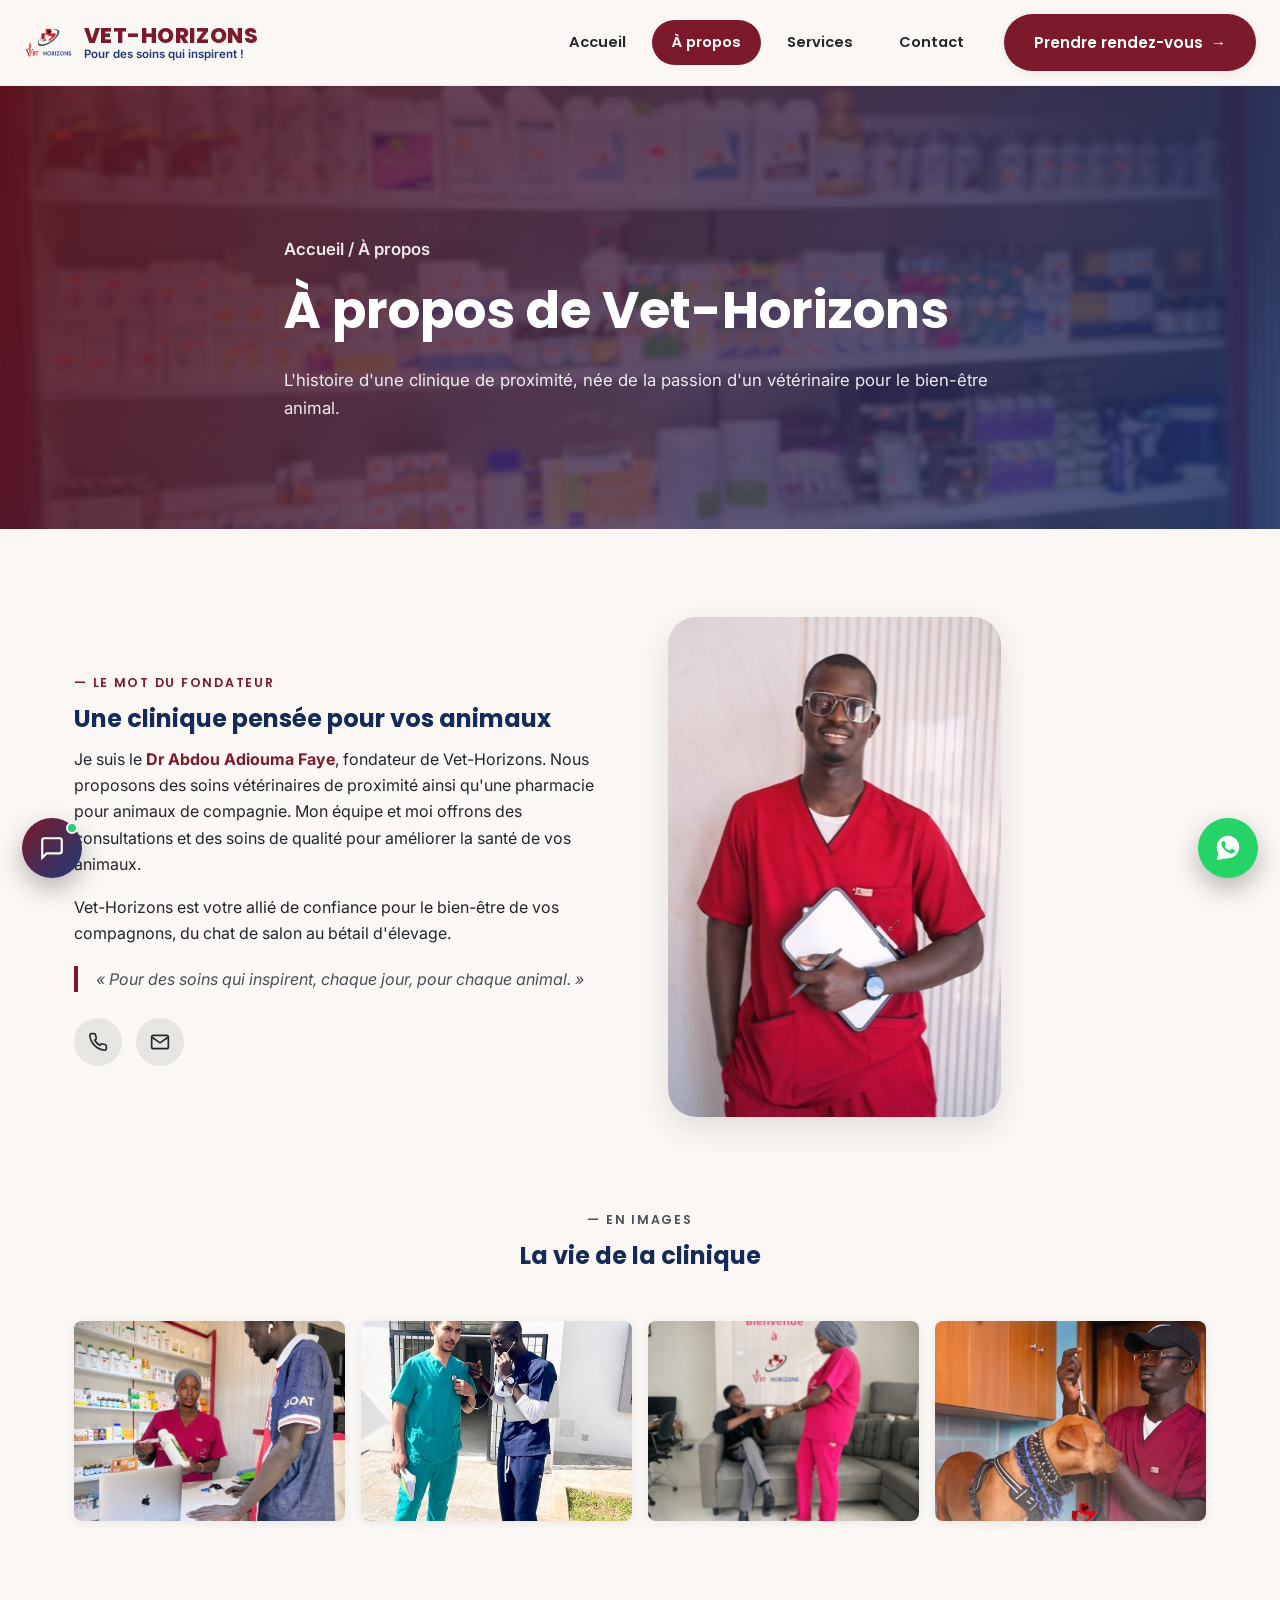
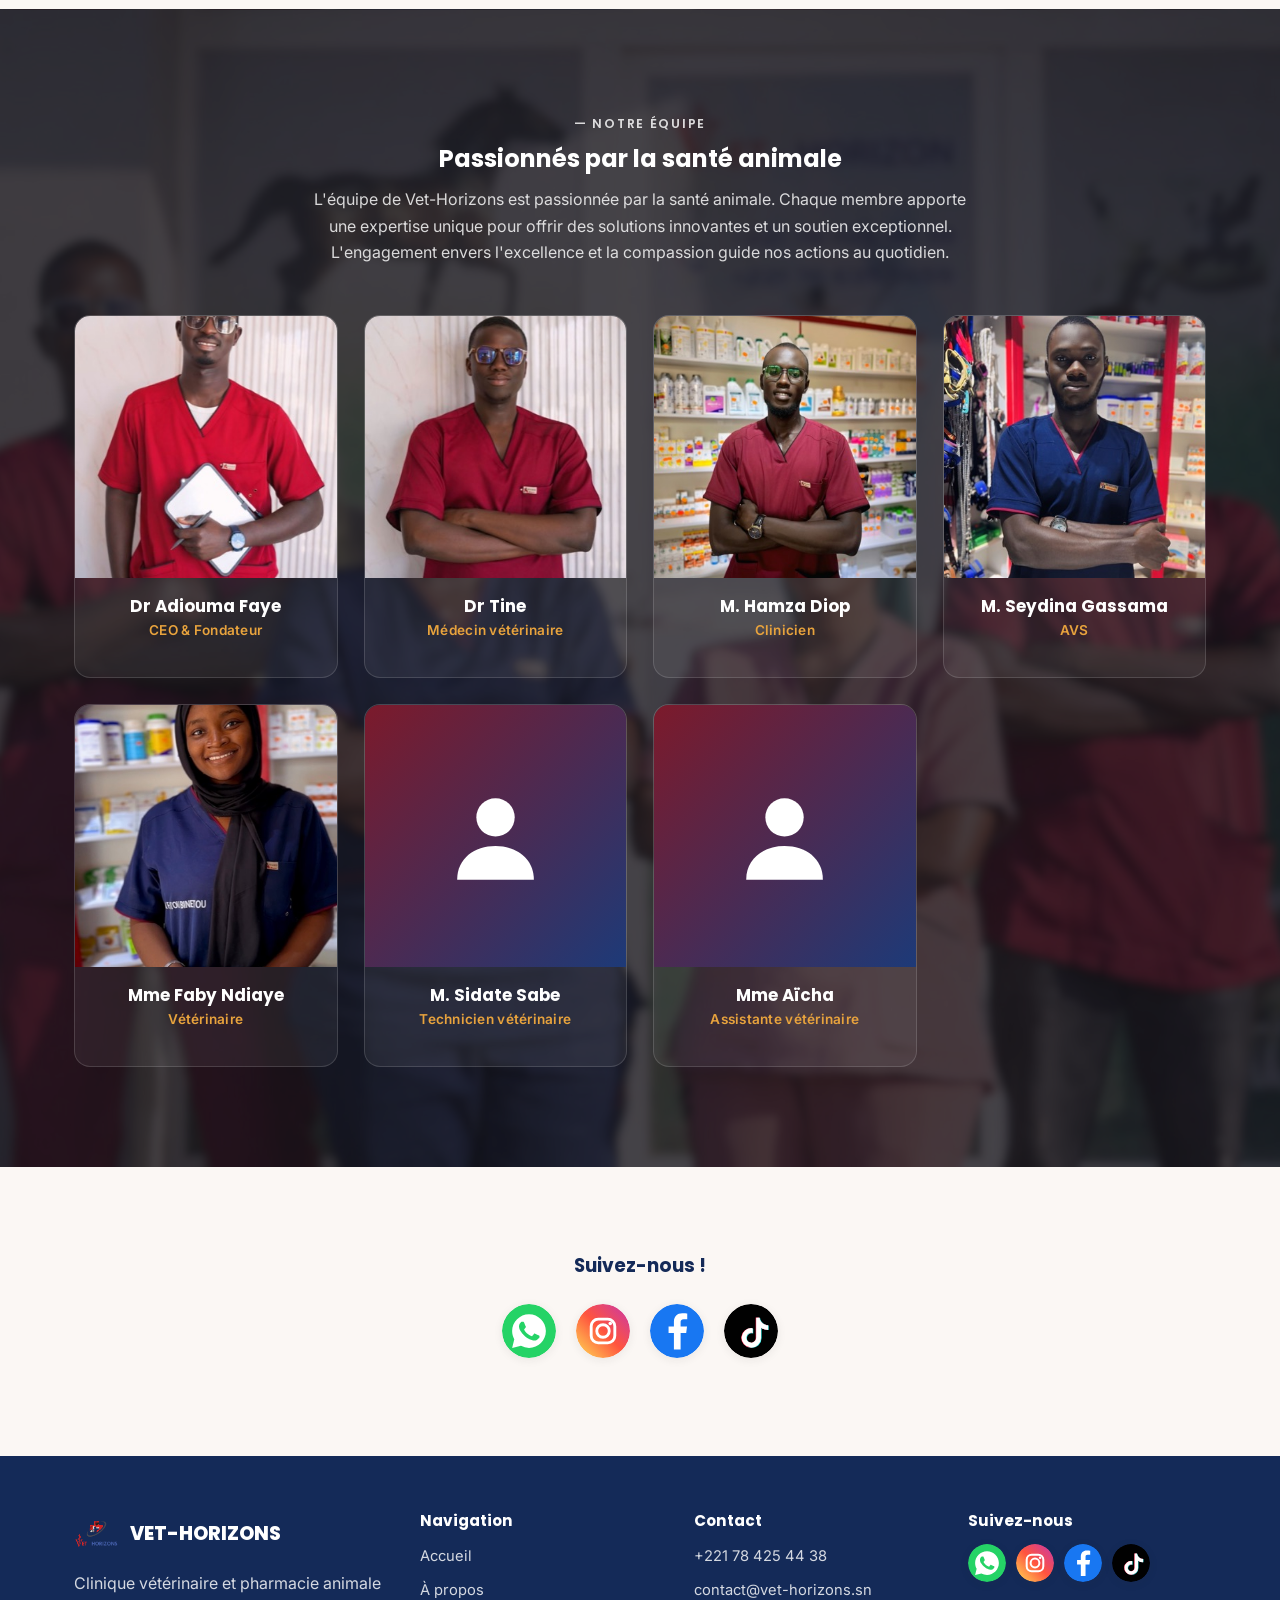
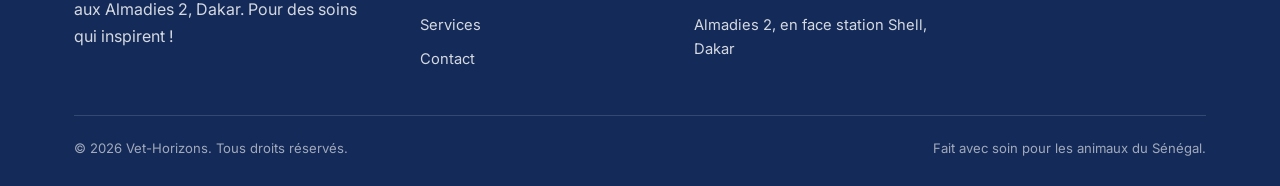
==== commit 99d20b17: "Add files via upload" ====
--- a/a-propos.html
+++ b/a-propos.html
@@ -11,7 +11,7 @@
 <link rel="preconnect" href="https://fonts.googleapis.com">
 <link rel="preconnect" href="https://fonts.gstatic.com" crossorigin>
 <link href="https://fonts.googleapis.com/css2?family=Inter:wght@400;500;600;700&family=Poppins:wght@600;700;800&display=swap" rel="stylesheet">
-<link rel="stylesheet" href="assets/css/style.css?v=9">
+<link rel="stylesheet" href="assets/css/style.css?v=13">
 </head>
 <body>
 <svg xmlns="http://www.w3.org/2000/svg" style="position:absolute;width:0;height:0;overflow:hidden" aria-hidden="true" focusable="false">
@@ -116,7 +116,7 @@
         <h2>La vie de la clinique</h2>
       </div>
       <div class="gallery-strip reveal">
-        <img src="assets/img/svc-photo2.jpg" alt="À la clinique Vet-Horizons" loading="lazy">
+        <img src="assets/img/svc-conseils-orientations.jpg" alt="Conseils et orientations à la clinique Vet-Horizons" loading="lazy">
         <img src="assets/img/svc-photo4.jpg" alt="Soins vétérinaires" loading="lazy">
         <img src="assets/img/welcome-office.jpg" alt="Accueil des clients à Vet-Horizons" loading="lazy">
         <img src="assets/img/svc-consultation.jpg" alt="Consultation vétérinaire" loading="lazy">
--- a/assets/css/style.css
+++ b/assets/css/style.css
@@ -213,17 +213,34 @@
 .animal-strip{ padding:50px 0; background:#fff; overflow:hidden; }
 .animal-strip .strip-head{ text-align:center; max-width:620px; margin:0 auto 30px; }
 .animal-row{
-  display:flex; align-items:flex-end; justify-content:center; gap:clamp(3px,1.6vw,28px);
-  flex-wrap:nowrap; overflow-x:auto; -webkit-overflow-scrolling:touch;
-  padding:4px 4px 10px; scrollbar-width:none;
-}
-.animal-row::-webkit-scrollbar{ display:none; }
-.animal-row img{
-  height:clamp(44px,10vw,130px); width:auto; object-fit:contain; flex:none;
+  --animal-gap:clamp(24px,3.5vw,48px);
+  overflow:hidden; padding:18px 0 24px;
+  mask-image:linear-gradient(to right,transparent,#000 4%,#000 96%,transparent);
+}
+.animal-track{
+  display:flex; width:max-content;
+  animation:animal-parade 28s linear infinite;
+}
+.animal-group{
+  display:flex; align-items:flex-end; flex:none;
+  gap:var(--animal-gap); padding-right:var(--animal-gap);
+}
+.animal-group img{
+  width:clamp(110px,14vw,180px); height:clamp(100px,12vw,150px);
+  object-fit:contain; flex:none;
   filter:drop-shadow(0 10px 14px rgba(36,38,43,.18));
   transition:transform .25s ease;
 }
-.animal-row img:hover{ transform:translateY(-8px) scale(1.04); }
+.animal-group img:hover{ transform:translateY(-8px) scale(1.04); }
+@keyframes animal-parade{
+  from{ transform:translateX(0); }
+  to{ transform:translateX(-50%); }
+}
+@media (prefers-reduced-motion:reduce){
+  .animal-row{ overflow-x:auto; mask-image:none; }
+  .animal-track{ animation:none; }
+  .animal-group[aria-hidden="true"]{ display:none; }
+}
 
 /* =========================================================
    BAND (photo banner with overlay + CTA)
@@ -276,6 +293,14 @@
 .team-card .tc-body{ padding:18px 14px 22px; }
 .team-card h3{ color:#fff; font-size:1.05rem; margin-bottom:.2em; }
 .team-card .role{ color:var(--gold); font-weight:600; font-size:.85rem; letter-spacing:.02em; }
+@media (max-width:768px){
+  .team-grid{ grid-template-columns:repeat(2,minmax(0,1fr)); gap:18px 12px; }
+  .team-grid .team-card{ min-width:0; }
+  .team-grid .tc-body{ padding:14px 9px 18px; }
+  .team-grid h3{ font-size:.9rem; line-height:1.4; overflow-wrap:break-word; }
+  .team-grid .role{ font-size:.78rem; line-height:1.45; }
+}
+
 
 /* =========================================================
    SERVICES GRID
@@ -303,6 +328,17 @@
 .svc-card summary::after{ content:"+"; font-size:1.1rem; margin-left:auto; transition:transform .2s ease; }
 .svc-card details[open] summary::after{ transform:rotate(45deg); }
 .svc-card details p{ padding-top:10px; font-size:.88rem; color:var(--grey-700); }
+@media (max-width:768px){
+  .services-grid{ grid-template-columns:repeat(2,minmax(0,1fr)); gap:18px 12px; }
+  .services-grid .svc-card{ min-width:0; }
+  .services-grid .svc-img{ height:clamp(105px,28vw,180px); }
+  .services-grid .svc-body{ padding:14px 10px 18px; }
+  .services-grid h3{ font-size:.92rem; line-height:1.4; overflow-wrap:break-word; }
+  .services-grid p{ font-size:.82rem; line-height:1.55; overflow-wrap:break-word; }
+  .services-grid summary{ font-size:.8rem; gap:4px; }
+  .services-grid details p{ font-size:.8rem; }
+}
+
 
 /* homepage circular preview grid */
 .services-preview{
@@ -316,6 +352,14 @@
 .svc-circle .circ-img img{ width:100%; height:100%; object-fit:cover; }
 .svc-circle h3{ font-size:1rem; margin:0; color:var(--navy-dark); }
 .svc-circle a.btn{ padding:9px 20px; font-size:.82rem; }
+@media (max-width:768px){
+  .services-preview{ grid-template-columns:repeat(2,minmax(0,1fr)); gap:26px 14px; }
+  .services-preview .svc-circle{ min-width:0; gap:12px; }
+  .services-preview .circ-img{ width:clamp(100px,30vw,132px); height:clamp(100px,30vw,132px); }
+  .services-preview h3{ font-size:.9rem; line-height:1.4; overflow-wrap:break-word; }
+  .services-preview a.btn{ margin-top:auto; padding:9px 14px; font-size:.8rem; }
+}
+
 
 /* =========================================================
    VALUES
